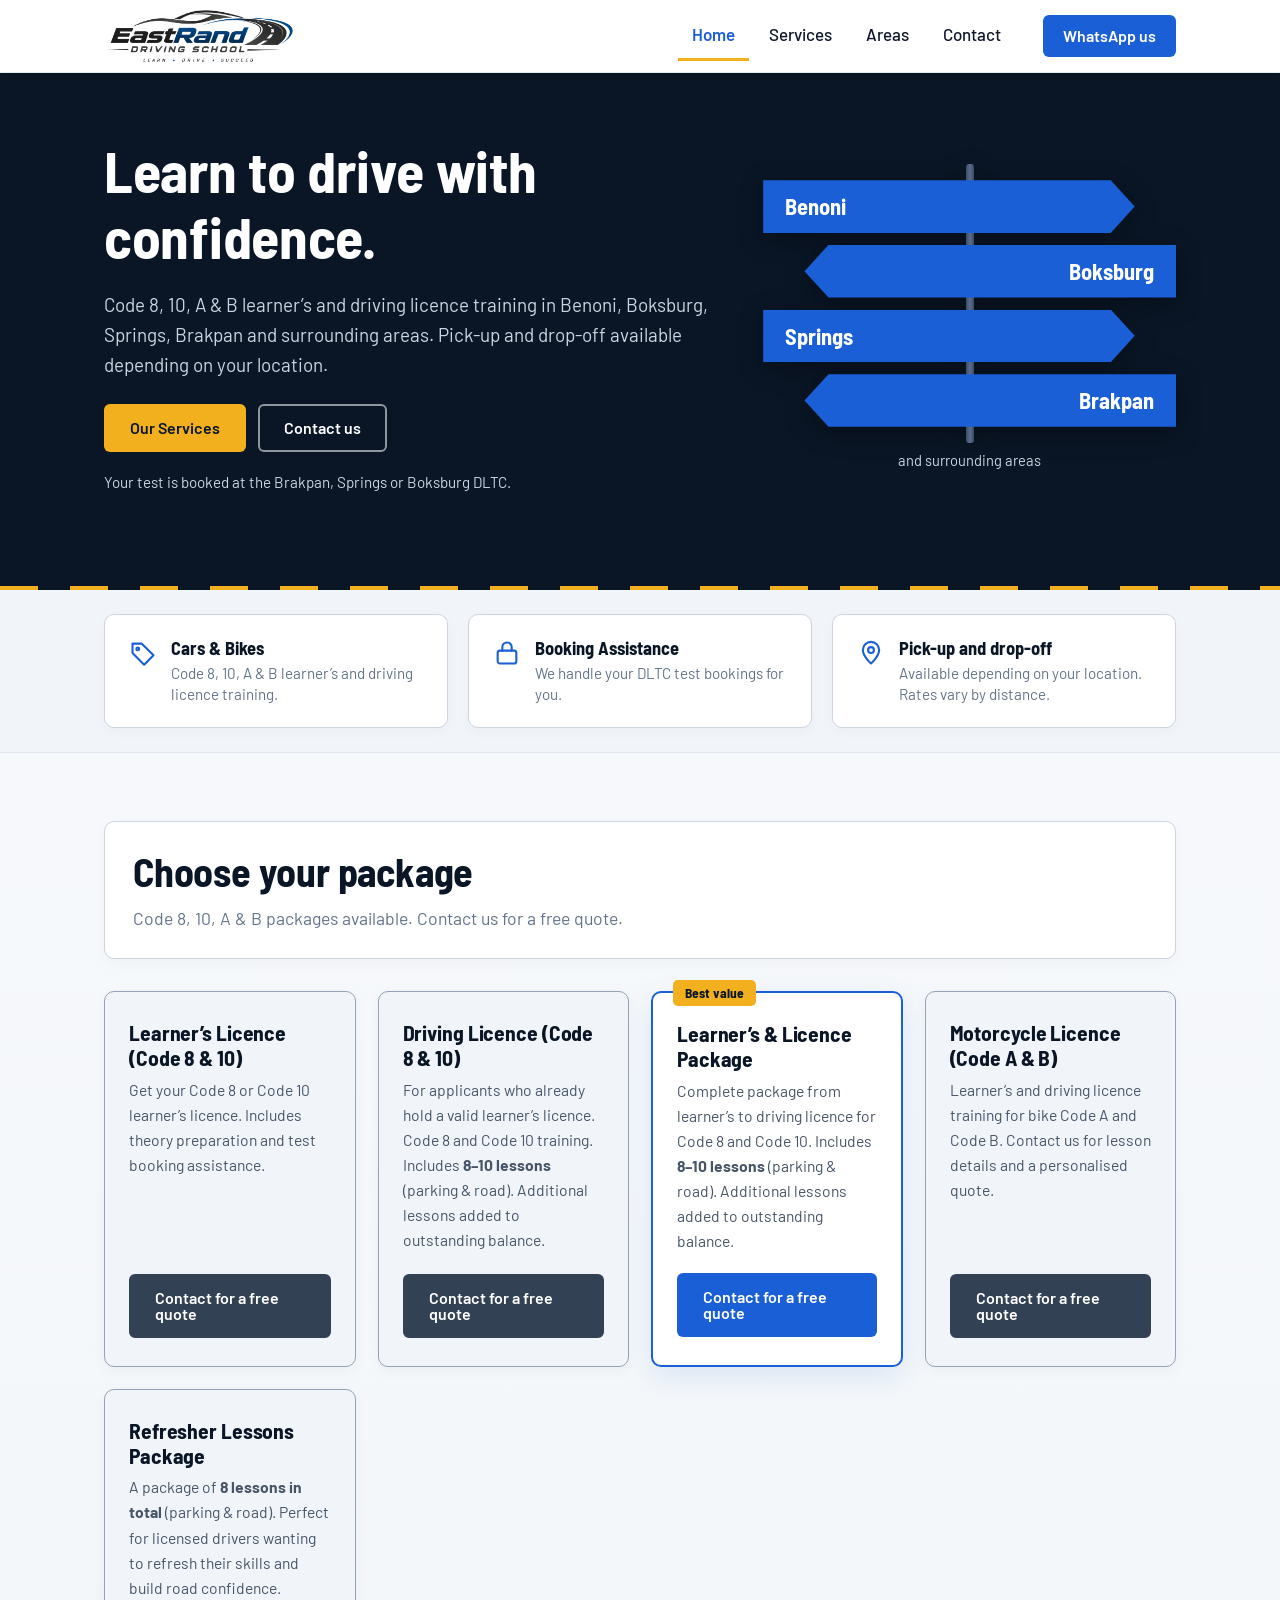
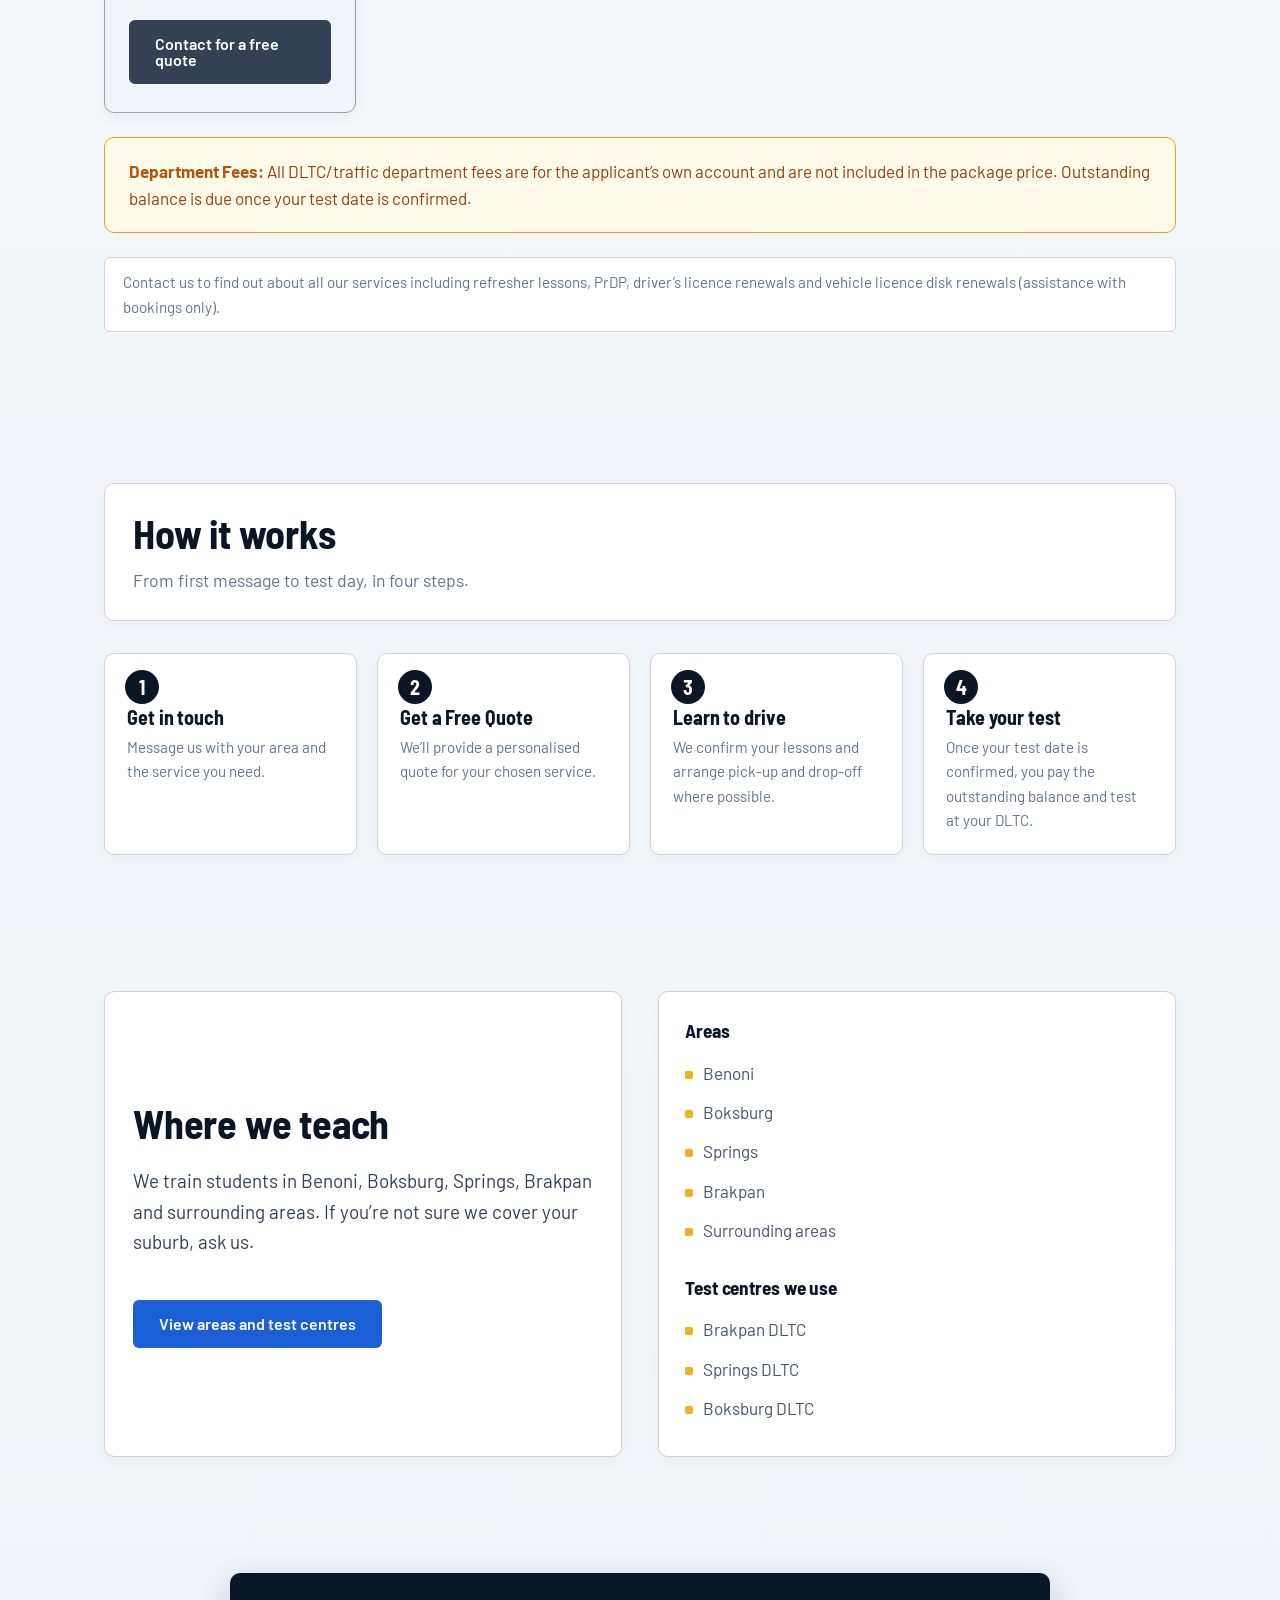
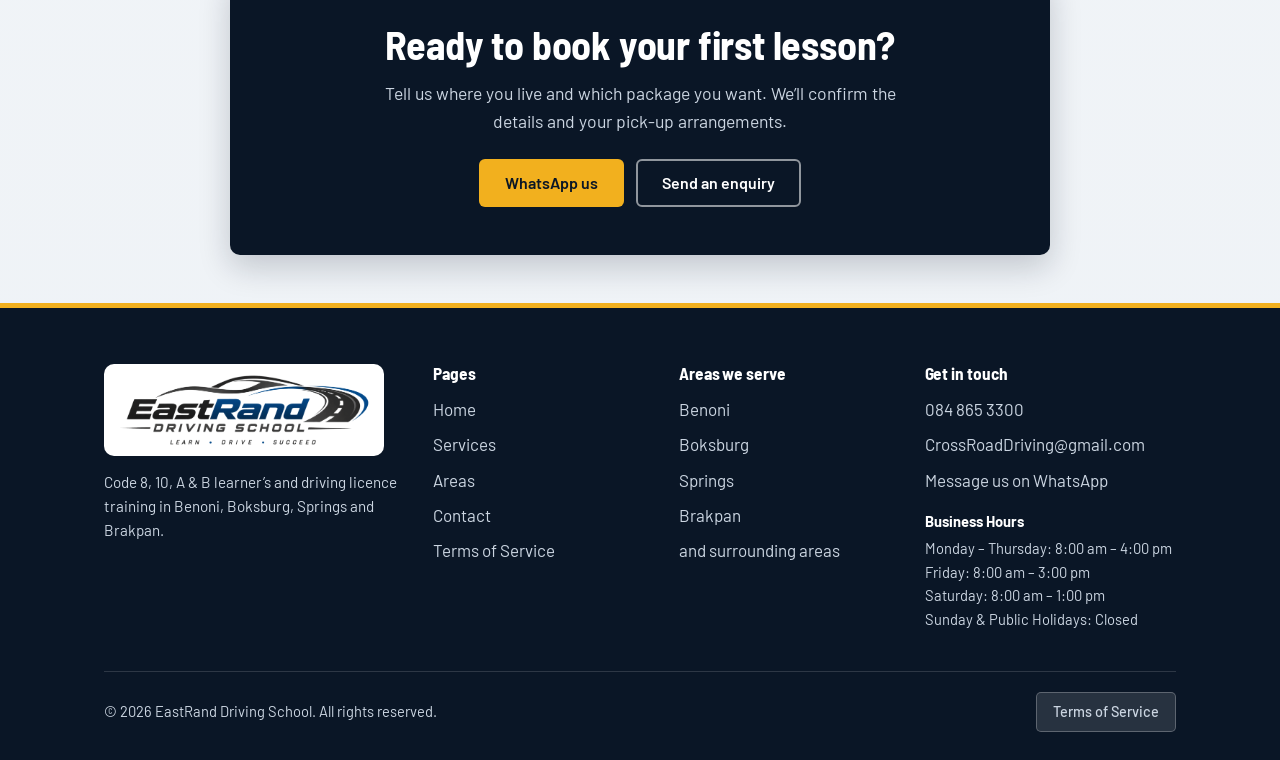
==== index.html @ 0699a500 "v 1" ====
<!DOCTYPE html>
<html lang="en-ZA">
<head>
<meta charset="utf-8">
<meta name="viewport" content="width=device-width, initial-scale=1">
<title>EastRand Driving School | Driving lessons in Benoni, Boksburg, Springs &amp; Brakpan</title>
<meta name="description" content="Code 8, 10, A &amp; B learner&rsquo;s and driving licence training in Benoni, Boksburg, Springs and Brakpan. Refresher lessons, PrDP, driver's licence and vehicle licence disk renewals (assistance with bookings only).">
<meta name="theme-color" content="#0A1626">
<meta property="og:type" content="website">
<meta property="og:title" content="EastRand Driving School | Driving lessons in Benoni, Boksburg, Springs &amp; Brakpan">
<meta property="og:description" content="Code 8, 10, A &amp; B learner&rsquo;s and driving licence training in Benoni, Boksburg, Springs and Brakpan. Refresher lessons, PrDP, driver's licence and vehicle licence disk renewals (assistance with bookings only).">
<meta property="og:image" content="assets/og-image.jpg">
<link rel="icon" href="assets/favicon.svg" type="image/svg+xml">
<link rel="apple-touch-icon" href="assets/apple-touch-icon.png">
<link rel="preconnect" href="https://fonts.googleapis.com">
<link rel="preconnect" href="https://fonts.gstatic.com" crossorigin>
<link href="https://fonts.googleapis.com/css2?family=Barlow:wght@400;500;600&amp;family=Barlow+Semi+Condensed:wght@600;700&amp;display=swap" rel="stylesheet">
<link rel="stylesheet" href="css/styles.css">
</head>
<body>

<a class="skip-link" href="#main">Skip to content</a>
<header class="site-header">
  <div class="container header-inner">
    <a class="brand" href="index.html" aria-label="EastRand Driving School, home"><img src="assets/logo-light.png" alt="EastRand Driving School" width="1400" height="397"></a>
    <button class="nav-toggle" type="button" aria-expanded="false" aria-controls="site-nav"><span class="sr-only">Menu</span><span class="bars" aria-hidden="true"></span></button>
    <nav id="site-nav" class="nav" aria-label="Main">
      <ul>
        <li><a href="index.html" aria-current="page">Home</a></li>
        <li><a href="services.html">Services</a></li>
        <li><a href="areas.html">Areas</a></li>
        <li><a href="contact.html">Contact</a></li>
      </ul>
      <a class="btn btn--blue" data-whatsapp href="contact.html">WhatsApp us</a>
    </nav>
  </div>
</header>
<main id="main">
<script type="application/ld+json">{"@context": "https://schema.org", "@type": "LocalBusiness", "name": "EastRand Driving School", "description": "Code 8, 10, A & B learner's and driving licence training in Benoni, Boksburg, Springs and Brakpan.", "areaServed": [{"@type": "City", "name": "Benoni"}, {"@type": "City", "name": "Boksburg"}, {"@type": "City", "name": "Springs"}, {"@type": "City", "name": "Brakpan"}], "address": {"@type": "PostalAddress", "addressCountry": "ZA", "addressRegion": "Gauteng"}}</script>
<section class="hero">
  <div class="container hero-grid">
    <div class="hero-card">
      <h1>Learn to drive with confidence.</h1>
      <p class="lead">Code 8, 10, A &amp; B learner&rsquo;s and driving licence training in Benoni, Boksburg, Springs, Brakpan and surrounding areas. Pick-up and drop-off available depending on your location.</p>
      <div class="btn-row">
        <a class="btn btn--yellow" href="services.html">Our Services</a>
        <a class="btn btn--outline-light" href="contact.html">Contact us</a>
      </div>
      <p class="hero-note">Your test is booked at the Brakpan, Springs or Boksburg DLTC.</p>
    </div>
    <div class="signpost-card">
      <nav class="signpost" aria-label="Areas we serve">
        <a class="sign" href="areas.html#benoni">Benoni</a>
        <a class="sign sign--left" href="areas.html#boksburg">Boksburg</a>
        <a class="sign" href="areas.html#springs">Springs</a>
        <a class="sign sign--left" href="areas.html#brakpan">Brakpan</a>
      </nav>
      <p class="signpost-caption">and surrounding areas</p>
    </div>
  </div>
</section>

<section class="strip" aria-label="Why choose us">
  <div class="container">
    <ul class="strip-grid">
      <li class="strip-item"><svg viewBox="0 0 24 24" fill="none" stroke="currentColor" stroke-width="1.8" stroke-linecap="round" stroke-linejoin="round" aria-hidden="true"><path d="M3 12V4h8l10 10-8 8L3 12z"/><circle cx="7.5" cy="8.5" r="1.2"/></svg><div><strong>Cars &amp; Bikes</strong><span>Code 8, 10, A &amp; B learner&rsquo;s and driving licence training.</span></div></li>
      <li class="strip-item"><svg viewBox="0 0 24 24" fill="none" stroke="currentColor" stroke-width="1.8" stroke-linecap="round" stroke-linejoin="round" aria-hidden="true"><rect x="4" y="10" width="16" height="11" rx="2"/><path d="M8 10V7a4 4 0 018 0v3"/></svg><div><strong>Booking Assistance</strong><span>We handle your DLTC test bookings for you.</span></div></li>
      <li class="strip-item"><svg viewBox="0 0 24 24" fill="none" stroke="currentColor" stroke-width="1.8" stroke-linecap="round" stroke-linejoin="round" aria-hidden="true"><path d="M12 21s7-6.2 7-11.5A7 7 0 005 9.5C5 14.8 12 21 12 21z"/><circle cx="12" cy="9.5" r="2.5"/></svg><div><strong>Pick-up and drop-off</strong><span>Available depending on your location. Rates vary by distance.</span></div></li>
    </ul>
  </div>
</section>

<section class="section" id="packages">
  <div class="container">
    <div class="section-head">
      <h2>Choose your package</h2>
      <p>Code 8, 10, A &amp; B packages available. Contact us for a free quote.</p>
    </div>
    <div class="plans">
      <!-- Learner's only -->
      <article class="plan">
        <h3>Learner&rsquo;s Licence (Code 8 &amp; 10)</h3>
        <p class="plan-desc">Get your Code 8 or Code 10 learner&rsquo;s licence. Includes theory preparation and test booking assistance.</p>
        <a class="btn btn--gray" href="contact.html" style="margin-top:auto">Contact for a free quote</a>
      </article>

      <!-- Licence only -->
      <article class="plan">
        <h3>Driving Licence (Code 8 &amp; 10)</h3>
        <p class="plan-desc">For applicants who already hold a valid learner&rsquo;s licence. Code 8 and Code 10 training. Includes <strong>8&ndash;10 lessons</strong> (parking &amp; road). Additional lessons added to outstanding balance.</p>
        <a class="btn btn--gray" href="contact.html" style="margin-top:auto">Contact for a free quote</a>
      </article>

      <!-- Combo package (Best value) -->
      <article class="plan plan--best">
        <span class="badge">Best value</span>
        <h3>Learner&rsquo;s &amp; Licence Package</h3>
        <p class="plan-desc">Complete package from learner&rsquo;s to driving licence for Code 8 and Code 10. Includes <strong>8&ndash;10 lessons</strong> (parking &amp; road). Additional lessons added to outstanding balance.</p>
        <a class="btn btn--blue" href="contact.html" style="margin-top:auto">Contact for a free quote</a>
      </article>

      <!-- Motorcycle -->
      <article class="plan">
        <h3>Motorcycle Licence (Code A &amp; B)</h3>
        <p class="plan-desc">Learner&rsquo;s and driving licence training for bike Code A and Code B. Contact us for lesson details and a personalised quote.</p>
        <a class="btn btn--gray" href="contact.html" style="margin-top:auto">Contact for a free quote</a>
      </article>

      <!-- Refresher lessons -->
      <article class="plan">
        <h3>Refresher Lessons Package</h3>
        <p class="plan-desc">A package of <strong>8 lessons in total</strong> (parking &amp; road). Perfect for licensed drivers wanting to refresh their skills and build road confidence.</p>
        <a class="btn btn--gray" href="contact.html" style="margin-top:auto">Contact for a free quote</a>
      </article>
    </div>

    <div class="notice-box">
      <p><strong>Department Fees:</strong> All DLTC/traffic department fees are for the applicant&rsquo;s own account and are not included in the package price. Outstanding balance is due once your test date is confirmed.</p>
    </div>
    <p class="fine">Contact us to find out about all our services including refresher lessons, PrDP, driver&rsquo;s licence renewals and vehicle licence disk renewals (assistance with bookings only).</p>
  </div>
</section>

<section class="section section--paper" id="how-it-works">
  <div class="container">
    <div class="section-head">
      <h2>How it works</h2>
      <p>From first message to test day, in four steps.</p>
    </div>
    <ol class="steps">
      <li><h3>Get in touch</h3><p>Message us with your area and the service you need.</p></li>
      <li><h3>Get a Free Quote</h3><p>We&rsquo;ll provide a personalised quote for your chosen service.</p></li>
      <li><h3>Learn to drive</h3><p>We confirm your lessons and arrange pick-up and drop-off where possible.</p></li>
      <li><h3>Take your test</h3><p>Once your test date is confirmed, you pay the outstanding balance and test at your DLTC.</p></li>
    </ol>
  </div>
</section>

<section class="section" id="areas">
  <div class="container split">
    <div class="text-block">
      <h2>Where we teach</h2>
      <p class="lead">We train students in Benoni, Boksburg, Springs, Brakpan and surrounding areas. If you&rsquo;re not sure we cover your suburb, ask us.</p>
      <div class="btn-row"><a class="btn btn--blue" href="areas.html">View areas and test centres</a></div>
    </div>
    <div class="panel">
      <h3>Areas</h3>
      <ul class="tick-list"><li>Benoni</li><li>Boksburg</li><li>Springs</li><li>Brakpan</li><li>Surrounding areas</li></ul>
      <h3>Test centres we use</h3>
      <ul class="tick-list"><li>Brakpan DLTC</li><li>Springs DLTC</li><li>Boksburg DLTC</li></ul>
    </div>
  </div>
</section>
<section class="cta-band">
  <div class="container">
    <div class="cta-card">
      <h2>Ready to book your first lesson?</h2>
      <p>Tell us where you live and which package you want. We&rsquo;ll confirm the details and your pick-up arrangements.</p>
      <div class="btn-row">
        <a class="btn btn--yellow" data-whatsapp href="contact.html">WhatsApp us</a>
        <a class="btn btn--outline-light" href="contact.html">Send an enquiry</a>
      </div>
    </div>
  </div>
</section>
</main>
<footer class="site-footer">
  <div class="container">
    <div class="footer-grid">
      <div>
        <a class="footer-logo" href="index.html" aria-label="EastRand Driving School, home"><img src="assets/logo-light.png" alt="EastRand Driving School" width="1400" height="397" loading="lazy"></a>
        <p class="footer-about">Code 8, 10, A &amp; B learner&rsquo;s and driving licence training in Benoni, Boksburg, Springs and Brakpan.</p>
      </div>
      <div>
        <h3>Pages</h3>
        <ul>
          <li><a href="index.html">Home</a></li>
          <li><a href="services.html">Services</a></li>
          <li><a href="areas.html">Areas</a></li>
          <li><a href="contact.html">Contact</a></li>
          <li><a href="tos.html">Terms of Service</a></li>
        </ul>
      </div>
      <div>
        <h3>Areas we serve</h3>
        <ul>
          <li><a href="areas.html#benoni">Benoni</a></li>
          <li><a href="areas.html#boksburg">Boksburg</a></li>
          <li><a href="areas.html#springs">Springs</a></li>
          <li><a href="areas.html#brakpan">Brakpan</a></li>
          <li>and surrounding areas</li>
        </ul>
      </div>
      <div>
        <h3>Get in touch</h3>
        <ul>
          <li><a data-phone href="contact.html"><span data-phone-text>Call us</span></a></li>
          <li><a data-email href="contact.html"><span data-email-text>Email us</span></a></li>
          <li><a data-whatsapp href="contact.html">Message us on WhatsApp</a></li>
        </ul>
        <div style="margin-top:16px;font-size:.92rem;color:var(--on-dark);">
          <strong style="color:#fff;display:block;margin-bottom:4px;">Business Hours</strong>
          Monday &ndash; Thursday: 8:00 am &ndash; 4:00 pm<br>
          Friday: 8:00 am &ndash; 3:00 pm<br>
          Saturday: 8:00 am &ndash; 1:00 pm<br>
          Sunday &amp; Public Holidays: Closed
        </div>
      </div>
    </div>
    <div class="footer-bottom">
      <span>&copy; 2026 EastRand Driving School. All rights reserved.</span>
      <a class="btn-tos" href="tos.html">Terms of Service</a>
    </div>
  </div>
</footer>
<script src="js/config.js"></script>
<script src="js/main.js"></script>
</body>
</html>
---- css/styles.css ----
/* EastRand Driving School — styles */
:root{
  --navy:#0A1626; --navy-2:#102238; --navy-3:#1B3252;
  --blue:#1A5FD6; --blue-dark:#1449A8; --sky:#6AA8FF;
  --yellow:#F2B01E; --yellow-dark:#DB9A0A;
  --bg:#F8FAFC; --bg-alt:#EEF2F6; --white:#FFFFFF; --ink:#0F172A; --muted:#64748B; --line:#CBD5E1;
  --on-dark:#CBD5E1;
  --radius:10px; --maxw:1120px;
  --font-head:"Barlow Semi Condensed","Barlow",system-ui,sans-serif;
  --font-body:"Barlow",system-ui,-apple-system,"Segoe UI",Roboto,sans-serif;
}
*,*::before,*::after{box-sizing:border-box}
html{scroll-behavior:smooth;-webkit-text-size-adjust:100%;background:var(--bg)}
body{margin:0;font-family:var(--font-body);font-size:1.0625rem;line-height:1.6;color:var(--ink);background:linear-gradient(180deg,#F8FAFC 0%,#EEF2F6 100%)}
img{max-width:100%;height:auto;display:block}
a{color:var(--blue)}
a:hover{color:var(--blue-dark)}
:focus-visible{outline:3px solid var(--sky);outline-offset:3px;border-radius:4px}
.sr-only{position:absolute;width:1px;height:1px;overflow:hidden;clip:rect(0 0 0 0);white-space:nowrap}
.skip-link{position:absolute;left:12px;top:-60px;background:var(--yellow);color:var(--navy);padding:10px 16px;font-weight:600;border-radius:6px;z-index:100;text-decoration:none}
.skip-link:focus{top:12px}
.container{width:100%;max-width:var(--maxw);margin:0 auto;padding:0 24px}

h1,h2,h3{font-family:var(--font-head);font-weight:700;line-height:1.15;margin:0 0 .5em;letter-spacing:-.005em;color:var(--navy)}
h1{font-size:clamp(2.2rem,5vw,3.6rem)}
h2{font-size:clamp(1.7rem,3.2vw,2.5rem)}
h3{font-size:1.35rem}
p{margin:0 0 1em;color:#334155}
.lead{font-size:1.18rem;max-width:60ch;color:#334155}
.muted{color:var(--muted)}

/* Buttons */
.btn{display:inline-flex;align-items:center;justify-content:center;gap:.5em;font:600 1rem/1 var(--font-body);padding:14px 24px;border-radius:6px;border:2px solid transparent;text-decoration:none;cursor:pointer;transition:background-color .15s,color .15s,border-color .15s}
.btn--yellow{background:var(--yellow);color:var(--navy)}
.btn--yellow:hover{background:var(--yellow-dark);color:var(--navy)}
.btn--blue{background:var(--blue);color:#fff}
.btn--blue:hover{background:var(--blue-dark);color:#fff}
.btn--gray{background:#334155;color:#FFFFFF;border-color:#334155}
.btn--gray:hover{background:#1E293B;border-color:#1E293B;color:#FFFFFF}
.btn--outline-light{border-color:rgba(255,255,255,.55);color:#fff}
.btn--outline-light:hover{background:rgba(255,255,255,.12);color:#fff;border-color:#fff}
.btn--outline-dark{border-color:#CBD5E1;color:var(--ink);background:#FFFFFF}
.btn--outline-dark:hover{border-color:var(--blue);color:var(--blue)}
.btn-row{display:flex;flex-wrap:wrap;gap:12px;margin-top:24px}
.btn-tos{display:inline-flex;align-items:center;justify-content:center;padding:7px 16px;background:rgba(255,255,255,0.12);border:1px solid rgba(255,255,255,0.25);border-radius:5px;color:#FFFFFF;font-size:.9rem;font-weight:500;text-decoration:none;transition:background .15s,border-color .15s}
.btn-tos:hover{background:rgba(255,255,255,0.22);border-color:#FFFFFF;color:#FFFFFF;text-decoration:none}

/* Header */
.site-header{position:sticky;top:0;z-index:50;background:#FFFFFF;border-bottom:1px solid #E2E8F0;box-shadow:0 2px 8px rgba(0,0,0,0.03)}
.header-inner{display:flex;align-items:center;justify-content:space-between;gap:20px;min-height:72px}
.brand img{height:54px;width:auto}
.nav{display:flex;align-items:center;gap:28px}
.nav ul{display:flex;gap:6px;list-style:none;margin:0;padding:0}
.nav ul a{display:block;padding:10px 14px;color:var(--ink);text-decoration:none;font-weight:500;border-bottom:3px solid transparent}
.nav ul a:hover{color:var(--blue)}
.nav ul a[aria-current="page"]{color:var(--blue);border-bottom-color:var(--yellow);font-weight:600}
.nav .btn{padding:11px 18px}
.nav-toggle{display:none;background:none;border:1px solid #CBD5E1;border-radius:6px;width:44px;height:44px;cursor:pointer;padding:0;align-items:center;justify-content:center}
.nav-toggle .bars,.nav-toggle .bars::before,.nav-toggle .bars::after{display:block;width:20px;height:2px;background:var(--ink);content:"";position:relative}
.nav-toggle .bars::before{position:absolute;top:-6px}
.nav-toggle .bars::after{position:absolute;top:6px}

/* Hero */
.hero{position:relative;background:var(--navy);color:#fff;padding:64px 0 80px}
.hero::after,.page-hero::after{content:"";position:absolute;left:0;right:0;bottom:0;height:4px;background:repeating-linear-gradient(90deg,var(--yellow) 0 38px,transparent 38px 70px)}
.hero-grid{display:grid;grid-template-columns:1.2fr .8fr;gap:40px;align-items:center}
.hero h1,.hero-card h1,.page-hero h1,.page-hero-card h1,.cta-card h2{color:#fff}
.hero-card h1{margin-bottom:.35em}
.hero .lead,.hero-card .lead,.page-hero p,.page-hero-card p{color:var(--on-dark)}
.hero-note{margin-top:18px;color:var(--on-dark);font-size:.95rem}

/* Signpost */
.signpost-card{display:flex;flex-direction:column;align-items:center}
.signpost{position:relative;display:flex;flex-direction:column;gap:12px;padding:6px 0;width:100%;filter:drop-shadow(0 6px 12px rgba(0,0,0,.35))}
.signpost::before{content:"";position:absolute;left:50%;top:-10px;bottom:-10px;width:8px;transform:translateX(-50%);background:linear-gradient(90deg,#3A4B66,#5A6D8C,#3A4B66);border-radius:3px}
.sign{position:relative;display:block;width:90%;padding:14px 44px 14px 22px;background:var(--blue);color:#fff;font:700 1.4rem/1.1 var(--font-head);text-decoration:none;clip-path:polygon(0 0,calc(100% - 24px) 0,100% 50%,calc(100% - 24px) 100%,0 100%);transition:transform .2s ease,box-shadow .2s ease,background-color .15s}
.sign small{display:block;font:500 .82rem/1.3 var(--font-body);color:#D3E3FF;margin-top:2px}
.sign:hover{transform:translateY(-3px) scale(1.02);box-shadow:0 8px 20px rgba(26,95,214,.35);background:#2A72EE;color:#fff}
.sign:active,.sign.clicked{transform:scale(0.96);box-shadow:none}
.sign--left{margin-left:auto;padding:14px 22px 14px 44px;text-align:right;clip-path:polygon(24px 0,100% 0,100% 100%,24px 100%,0 50%)}
.signpost-caption{margin:16px 0 0;text-align:center;color:var(--on-dark);font-size:.92rem}

/* Page hero (inner pages) */
.page-hero{position:relative;background:var(--navy);color:#fff;padding:52px 0 64px}
.page-hero h1{color:#fff;margin-bottom:.25em}
.page-hero p{color:var(--on-dark);max-width:62ch;font-size:1.15rem;margin:0}

/* Strip */
.strip{background:#F1F5F9;border-bottom:1px solid #E2E8F0;padding:24px 0}
.strip-grid{display:grid;grid-template-columns:repeat(3,1fr);gap:20px;padding:0;margin:0;list-style:none}
.strip-item{display:flex;gap:14px;align-items:flex-start;background:#FFFFFF;border:1px solid #CBD5E1;border-radius:var(--radius);padding:22px 24px;box-shadow:0 4px 12px rgba(0,0,0,0.03)}
.strip-item svg{flex:none;width:28px;height:28px;color:var(--blue);margin-top:2px}
.strip-item strong{display:block;font-family:var(--font-head);font-size:1.15rem;line-height:1.2;color:var(--navy)}
.strip-item span{display:block;color:var(--muted);font-size:.95rem;line-height:1.4;margin-top:4px}

/* Sections */
.section{padding:68px 0}
.section--paper{background:#F1F5F9}
.section-head{background:#FFFFFF;border:1px solid #CBD5E1;border-radius:var(--radius);padding:26px 28px;margin-bottom:32px;box-shadow:0 4px 14px rgba(0,0,0,0.03)}
.section-head h2{margin-bottom:.25em}
.section-head p{color:var(--muted);font-size:1.1rem;margin:0}

/* Plans (home) */
.plans{display:grid;grid-template-columns:repeat(auto-fill,minmax(250px,1fr));gap:22px;align-items:stretch}
.plan{position:relative;display:flex;flex-direction:column;background:#F1F5F9;border:1px solid #94A3B8;border-radius:var(--radius);padding:28px 24px;box-shadow:0 4px 14px rgba(0,0,0,0.04)}
.plan--best{background:#FFFFFF;border:2px solid var(--blue);box-shadow:0 10px 30px rgba(26,95,214,.12)}
.badge{position:absolute;top:-13px;left:20px;background:var(--yellow);color:var(--navy);font:700 .85rem/1 var(--font-head);padding:6px 12px;border-radius:5px}
.plan h3{margin-bottom:.3em;color:var(--navy)}
.plan-desc{color:#475569;margin-bottom:20px;font-size:.98rem}
.plan .btn{margin-top:auto}
.fine{color:var(--muted);font-size:.95rem;margin-top:24px;display:inline-block;background:#FFFFFF;border:1px solid #CBD5E1;border-radius:6px;padding:12px 18px}

/* Notice box */
.notice-box{background:#FFFBEB;border:1px solid #F59E0B;border-radius:var(--radius);padding:20px 24px;margin-top:24px;color:#92400E}
.notice-box p{margin:0 0 .5em;color:#92400E}
.notice-box p:last-child{margin:0}
.notice-box strong{color:#B45309}

/* Steps */
.steps{list-style:none;margin:0;padding:0;display:grid;grid-template-columns:repeat(4,1fr);gap:20px;counter-reset:step}
.steps li{counter-increment:step;position:relative;padding:52px 22px 22px;background:#FFFFFF;border:1px solid #CBD5E1;border-radius:var(--radius);box-shadow:0 4px 12px rgba(0,0,0,0.03)}
.steps li::before{content:counter(step);position:absolute;top:16px;left:20px;width:34px;height:34px;border-radius:50%;background:var(--navy);color:#fff;font:700 1.25rem/34px var(--font-head);text-align:center}
.steps h3{font-size:1.25rem;margin-bottom:.3em;color:var(--navy)}
.steps p{color:var(--muted);margin:0;font-size:.95rem}

/* Areas split */
.split{display:grid;grid-template-columns:1fr 1fr;gap:36px;align-items:stretch}
.text-block{background:#FFFFFF;border:1px solid #CBD5E1;border-radius:var(--radius);padding:32px 28px;box-shadow:0 4px 12px rgba(0,0,0,0.03);display:flex;flex-direction:column;justify-content:center}
.panel{background:#FFFFFF;border:1px solid #CBD5E1;border-radius:var(--radius);padding:28px 26px;box-shadow:0 4px 12px rgba(0,0,0,0.03)}
.panel h3{font-size:1.2rem;margin-bottom:.6em;color:var(--navy)}
.panel h3:not(:first-child){margin-top:1.4em}
.tick-list{list-style:none;margin:0;padding:0}
.tick-list li{display:flex;gap:10px;padding:6px 0;align-items:baseline;color:#475569}
.tick-list li::before{content:"";flex:none;width:8px;height:8px;background:var(--yellow);border-radius:2px;transform:translateY(-1px)}

/* CTA band */
.cta-band{padding:48px 0}
.cta-card{background:var(--navy);color:#fff;border-radius:var(--radius);padding:48px 32px;text-align:center;max-width:820px;margin:0 auto;box-shadow:0 12px 32px rgba(10,22,38,0.2)}
.cta-card h2{color:#fff;margin-bottom:.3em}
.cta-card p{color:var(--on-dark);margin:0 auto;max-width:52ch;font-size:1.1rem}
.cta-card .btn-row{justify-content:center}

/* Plan rows (services) */
.plan-rows{display:grid;gap:18px}
.plan-row{position:relative;display:grid;grid-template-columns:1.4fr 1fr;gap:20px;align-items:center;background:#F1F5F9;border:1px solid #94A3B8;border-radius:var(--radius);padding:26px 28px;box-shadow:0 4px 14px rgba(0,0,0,0.03)}
.plan-row--best{background:#FFFFFF;border:2px solid var(--blue);box-shadow:0 10px 30px rgba(26,95,214,.12)}
.plan-row h3{margin-bottom:.2em;color:var(--navy)}
.plan-row p{margin:0;color:#475569;font-size:1rem}

/* Additional service cards */
.service-grid{display:grid;grid-template-columns:repeat(auto-fill,minmax(270px,1fr));gap:22px}
.service-card{background:#FFFFFF;border:1px solid #CBD5E1;border-radius:var(--radius);padding:28px 24px;display:flex;flex-direction:column;gap:14px;box-shadow:0 4px 12px rgba(0,0,0,0.03)}
.service-card h3{margin:0;font-size:1.3rem;color:var(--navy)}
.service-card p{margin:0;color:var(--muted);font-size:1rem;flex:1}
.service-card .btn{align-self:flex-start;margin-top:auto}
.service-card .tag{display:inline-block;background:#EEF2F6;border:1px solid #E2E8F0;border-radius:4px;padding:3px 10px;font-size:.82rem;font-weight:600;color:#475569;margin-bottom:4px}

/* Business hours */
.hours-grid{display:grid;grid-template-columns:repeat(auto-fill,minmax(210px,1fr));gap:16px}
.hours-card{background:#FFFFFF;border:1px solid #CBD5E1;border-radius:var(--radius);padding:20px 22px;box-shadow:0 4px 12px rgba(0,0,0,0.03)}
.hours-card strong{display:block;font-family:var(--font-head);font-size:1.15rem;margin-bottom:4px;color:var(--navy)}
.hours-card span{color:var(--muted);font-size:1rem}

/* Pay list */
.pay-list{list-style:none;margin:0;padding:0;display:grid;gap:14px;max-width:760px}
.pay-list li{display:grid;grid-template-columns:140px 1fr;gap:18px;padding:18px 22px;background:#FFFFFF;border:1px solid #CBD5E1;border-radius:var(--radius);box-shadow:0 4px 12px rgba(0,0,0,0.03)}
.pay-list strong{font-family:var(--font-head);font-size:1.2rem;color:var(--blue)}
.pay-list span{color:#475569}

/* FAQ */
.faq{max-width:800px;display:grid;gap:12px}
.faq details{background:#FFFFFF;border:1px solid #CBD5E1;border-radius:var(--radius);padding:14px 22px;box-shadow:0 2px 8px rgba(0,0,0,0.02)}
.faq summary{cursor:pointer;list-style:none;padding:8px 36px 8px 0;font:600 1.2rem/1.3 var(--font-head);position:relative;color:var(--navy)}
.faq summary::-webkit-details-marker{display:none}
.faq summary::after{content:"+";position:absolute;right:0;top:50%;transform:translateY(-50%);font:400 1.7rem/1 var(--font-body);color:var(--blue)}
.faq details[open] summary::after{content:"\2013"}
.faq details p{color:#475569;padding:10px 0 6px;margin:0;max-width:64ch}

/* Areas page */
.town-grid{display:grid;grid-template-columns:repeat(2,1fr);gap:20px}
.town{background:#FFFFFF;border:1px solid #CBD5E1;border-left:6px solid var(--blue);border-radius:var(--radius);padding:24px 26px;scroll-margin-top:100px;box-shadow:0 4px 12px rgba(0,0,0,0.03)}
.town h3{margin-bottom:.25em;color:var(--navy)}
.town p{margin:0;color:var(--muted)}
.dltc-grid{display:grid;grid-template-columns:repeat(3,1fr);gap:20px}
.dltc{background:#FFFFFF;border:1px solid #CBD5E1;border-radius:var(--radius);padding:24px 26px;box-shadow:0 4px 12px rgba(0,0,0,0.03)}
.dltc h3{margin-bottom:.4em;color:var(--navy)}
.dltc a{font-weight:600}

/* Contact */
.contact-layout{display:grid;grid-template-columns:.85fr 1.15fr;gap:36px;align-items:start}
.info-list{list-style:none;margin:0 0 28px;padding:0;display:grid;gap:14px}
.info-list li{display:flex;gap:14px;align-items:flex-start;background:#FFFFFF;border:1px solid #CBD5E1;border-radius:var(--radius);padding:18px 20px;box-shadow:0 4px 12px rgba(0,0,0,0.03)}
.info-list svg{flex:none;width:26px;height:26px;color:var(--blue);margin-top:2px}
.info-list small{display:block;color:var(--muted);font-size:.9rem}
.info-list a,.info-list strong{font-weight:600;font-size:1.05rem;color:var(--navy)}
.form{background:#FFFFFF;border:1px solid #CBD5E1;border-radius:var(--radius);padding:32px 28px;box-shadow:0 8px 24px rgba(0,0,0,0.04)}
.form h2{font-size:1.6rem;color:var(--navy);margin-bottom:.6em}
.field{margin-bottom:16px}
.field label{display:block;font-weight:600;margin-bottom:6px;color:var(--navy);font-size:.95rem}
.field input,.field select,.field textarea{width:100%;font:inherit;padding:12px 14px;border:1px solid #CBD5E1;border-radius:6px;background:#FFFFFF;color:var(--ink)}
.field textarea{min-height:110px;resize:vertical}
.field input:focus,.field select:focus,.field textarea:focus{outline:3px solid rgba(26,95,214,.2);border-color:var(--blue)}
.field-row{display:grid;grid-template-columns:1fr 1fr;gap:16px}
.form-status{min-height:1.5em;margin:14px 0 0;font-weight:500}
.form-hint{color:var(--muted);font-size:.92rem;margin-top:12px}

/* Terms of Service page */
.tos-content{max-width:760px;background:#FFFFFF;border:1px solid #CBD5E1;border-radius:var(--radius);padding:36px;box-shadow:0 8px 24px rgba(0,0,0,0.04)}
.tos-content h2{font-size:1.6rem;margin-top:2em;margin-bottom:.4em;border-bottom:1px solid #E2E8F0;padding-bottom:.3em;color:var(--navy)}
.tos-content h2:first-child{margin-top:0}
.tos-content p{color:#475569}
.tos-placeholder{display:inline-block;background:#FFFBEB;border:1px solid #F59E0B;border-radius:4px;padding:2px 10px;font-size:.93rem;color:#B45309;font-style:italic}

/* Footer */
.site-footer{background:var(--navy);color:var(--on-dark);padding:56px 0 28px;border-top:5px solid var(--yellow)}
.footer-grid{display:grid;grid-template-columns:1.4fr 1fr 1fr 1.2fr;gap:36px}
.footer-logo img{width:min(280px,100%);background:#fff;border-radius:10px;padding:10px 14px}
.footer-about{margin:14px 0 0;font-size:.95rem;max-width:34ch;color:var(--on-dark)}
.site-footer h3{font-size:1.08rem;color:#fff;margin-bottom:.7em}
.site-footer ul{list-style:none;margin:0;padding:0}
.site-footer li{margin-bottom:8px}
.site-footer a{color:var(--on-dark);text-decoration:none}
.site-footer a:hover{color:#fff;text-decoration:underline}
.footer-bottom{margin-top:40px;padding-top:20px;border-top:1px solid rgba(255,255,255,0.14);font-size:.92rem;display:flex;flex-wrap:wrap;gap:12px 24px;justify-content:space-between;align-items:center}


/* Responsive Mobile Refinements */
@media (max-width:960px){
  .hero-grid{grid-template-columns:1fr;gap:28px}
  .signpost{max-width:440px;margin:0 auto}
  .strip-grid{grid-template-columns:1fr}
  .plans{grid-template-columns:1fr;max-width:540px;margin:0 auto}
  .steps{grid-template-columns:repeat(2,1fr);gap:16px}
  .split,.contact-layout{grid-template-columns:1fr;gap:24px}
  .plan-row{grid-template-columns:1fr}
  .dltc-grid{grid-template-columns:1fr}
  .footer-grid{grid-template-columns:1fr 1fr}
}
@media (max-width:820px){
  .nav-toggle{display:inline-flex}
  .nav{position:absolute;left:0;right:0;top:100%;background:#FFFFFF;border-bottom:1px solid #CBD5E1;flex-direction:column;align-items:stretch;gap:0;padding:8px 20px 20px;display:none;box-shadow:0 8px 24px rgba(0,0,0,0.08)}
  .nav.is-open{display:flex}
  .nav ul{flex-direction:column;gap:0}
  .nav ul a{padding:14px 4px;border-bottom:1px solid #E2E8F0;color:var(--ink)}
  .nav ul a[aria-current="page"]{border-bottom-color:var(--yellow);color:var(--blue)}
  .nav .btn{margin-top:16px}
}
@media (max-width:620px){
  body{font-size:.98rem}
  .container{padding:0 16px}
  .hero{padding:36px 0 44px}
  .hero h1{font-size:2.1rem;line-height:1.15;margin-bottom:.35em}
  .hero .lead{font-size:1.05rem}
  .sign{width:100%;font-size:1.2rem;padding:12px 18px;clip-path:none;border-radius:6px;text-align:center}
  .sign--left{text-align:center}
  .signpost::before{display:none}
  .section{padding:44px 0}
  .section-head{padding:20px 18px;margin-bottom:20px}
  .strip{padding:16px 0}
  .strip-item{padding:16px 18px}
  .plan{padding:22px 18px}
  .steps{grid-template-columns:1fr;gap:14px}
  .steps li{padding:48px 18px 18px}
  .town-grid,.field-row{grid-template-columns:1fr}
  .plan-row{padding:20px 18px}
  .pay-list li{grid-template-columns:1fr;gap:6px;padding:16px 18px}
  .form{padding:22px 18px}
  .footer-grid{grid-template-columns:1fr;gap:28px}
  .brand img{height:46px}
  .btn-row .btn{flex:1 1 100%}
  .service-card .btn{align-self:stretch;text-align:center;justify-content:center}
  .plans{max-width:100%}
  .cta-band{padding:32px 0}
  .cta-card{padding:28px 18px}
  .text-block{padding:22px 18px}
  .tos-content{padding:22px 18px}
}
@media (prefers-reduced-motion:reduce){
  html{scroll-behavior:auto}
  .sign{animation:none}
  *{transition:none!important}
}
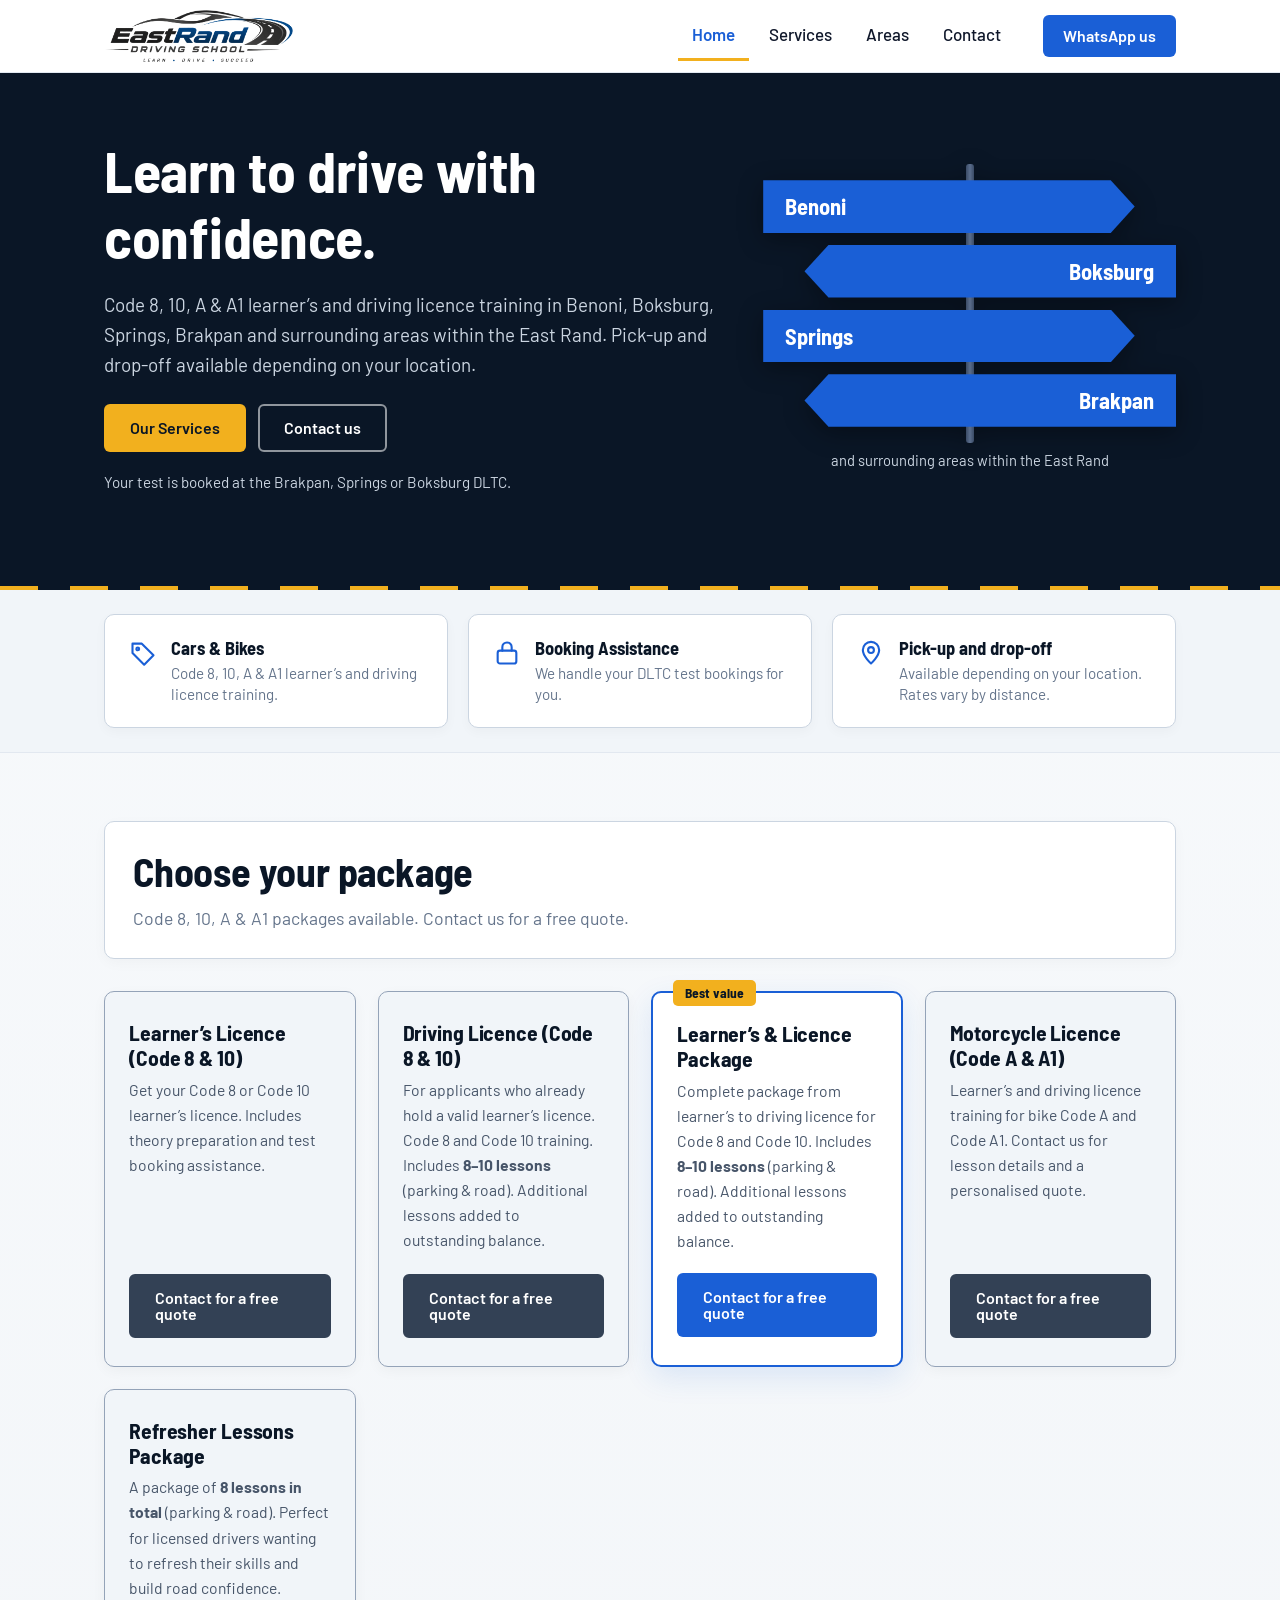
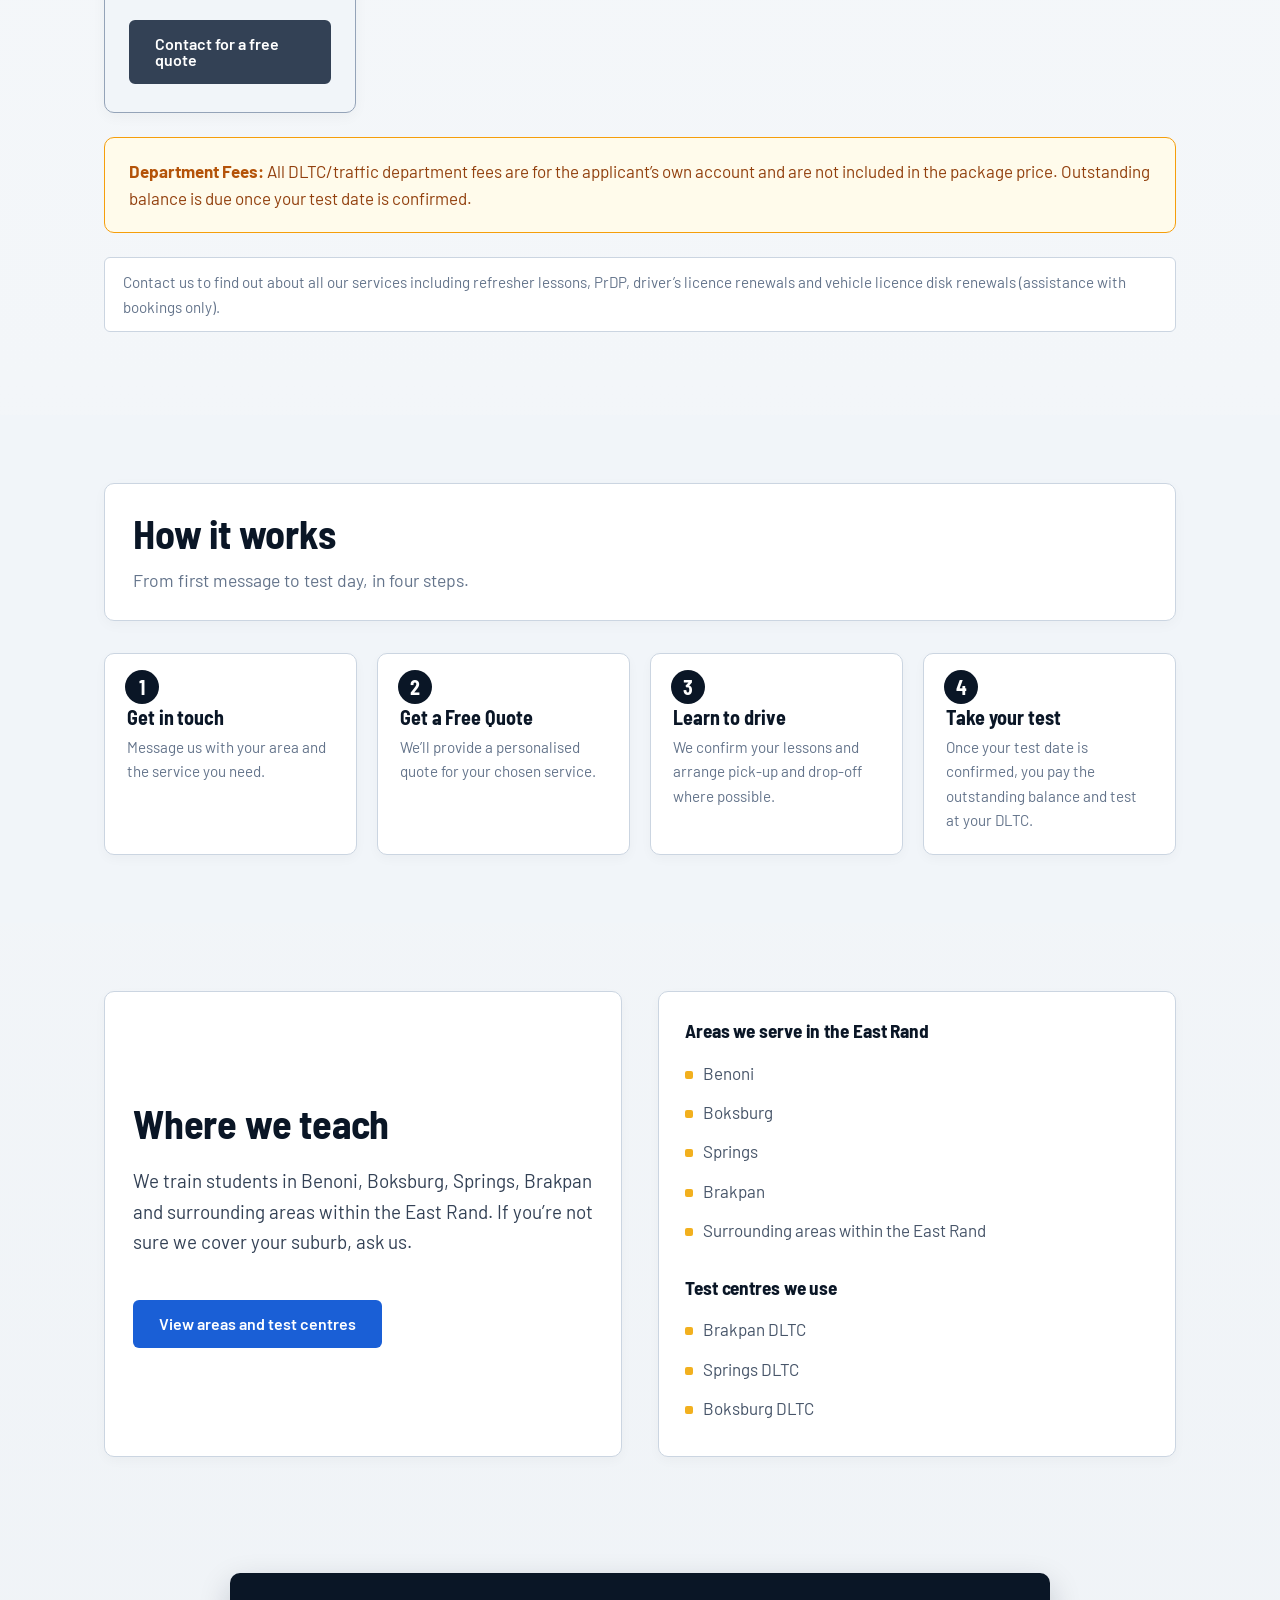
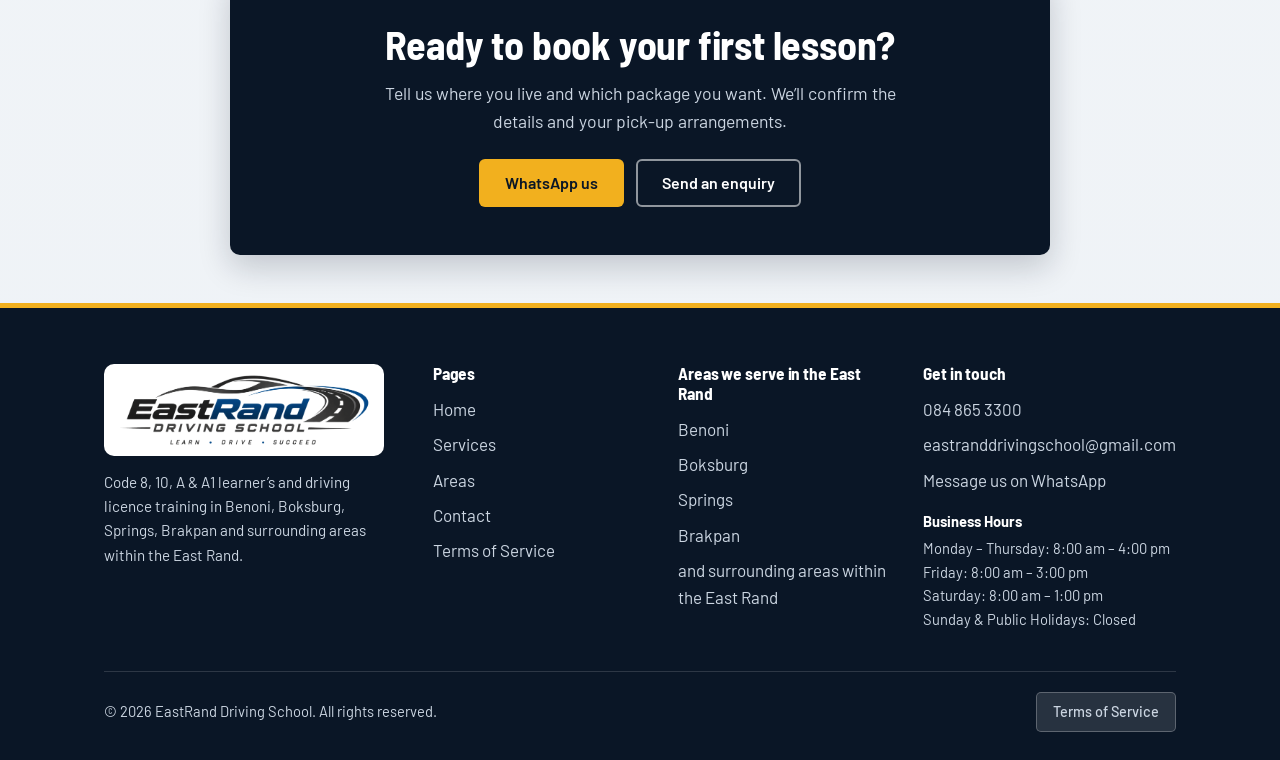
==== commit 8b1949b2: "v2" ====
--- a/index.html
+++ b/index.html
@@ -4,11 +4,11 @@
 <meta charset="utf-8">
 <meta name="viewport" content="width=device-width, initial-scale=1">
 <title>EastRand Driving School | Driving lessons in Benoni, Boksburg, Springs &amp; Brakpan</title>
-<meta name="description" content="Code 8, 10, A &amp; B learner&rsquo;s and driving licence training in Benoni, Boksburg, Springs and Brakpan. Refresher lessons, PrDP, driver's licence and vehicle licence disk renewals (assistance with bookings only).">
+<meta name="description" content="Code 8, 10, A &amp; A1 learner&rsquo;s and driving licence training in Benoni, Boksburg, Springs, Brakpan and surrounding areas within the East Rand. Refresher lessons, PrDP, driver's licence and vehicle licence disk renewals (assistance with bookings only).">
 <meta name="theme-color" content="#0A1626">
 <meta property="og:type" content="website">
 <meta property="og:title" content="EastRand Driving School | Driving lessons in Benoni, Boksburg, Springs &amp; Brakpan">
-<meta property="og:description" content="Code 8, 10, A &amp; B learner&rsquo;s and driving licence training in Benoni, Boksburg, Springs and Brakpan. Refresher lessons, PrDP, driver's licence and vehicle licence disk renewals (assistance with bookings only).">
+<meta property="og:description" content="Code 8, 10, A &amp; A1 learner&rsquo;s and driving licence training in Benoni, Boksburg, Springs, Brakpan and surrounding areas within the East Rand. Refresher lessons, PrDP, driver's licence and vehicle licence disk renewals (assistance with bookings only).">
 <meta property="og:image" content="assets/og-image.jpg">
 <link rel="icon" href="assets/favicon.svg" type="image/svg+xml">
 <link rel="apple-touch-icon" href="assets/apple-touch-icon.png">
@@ -36,12 +36,12 @@
   </div>
 </header>
 <main id="main">
-<script type="application/ld+json">{"@context": "https://schema.org", "@type": "LocalBusiness", "name": "EastRand Driving School", "description": "Code 8, 10, A & B learner's and driving licence training in Benoni, Boksburg, Springs and Brakpan.", "areaServed": [{"@type": "City", "name": "Benoni"}, {"@type": "City", "name": "Boksburg"}, {"@type": "City", "name": "Springs"}, {"@type": "City", "name": "Brakpan"}], "address": {"@type": "PostalAddress", "addressCountry": "ZA", "addressRegion": "Gauteng"}}</script>
+<script type="application/ld+json">{"@context": "https://schema.org", "@type": "LocalBusiness", "name": "EastRand Driving School", "description": "Code 8, 10, A & A1 learner's and driving licence training in Benoni, Boksburg, Springs and Brakpan.", "areaServed": [{"@type": "City", "name": "Benoni"}, {"@type": "City", "name": "Boksburg"}, {"@type": "City", "name": "Springs"}, {"@type": "City", "name": "Brakpan"}], "address": {"@type": "PostalAddress", "addressCountry": "ZA", "addressRegion": "Gauteng"}}</script>
 <section class="hero">
   <div class="container hero-grid">
     <div class="hero-card">
       <h1>Learn to drive with confidence.</h1>
-      <p class="lead">Code 8, 10, A &amp; B learner&rsquo;s and driving licence training in Benoni, Boksburg, Springs, Brakpan and surrounding areas. Pick-up and drop-off available depending on your location.</p>
+      <p class="lead">Code 8, 10, A &amp; A1 learner&rsquo;s and driving licence training in Benoni, Boksburg, Springs, Brakpan and surrounding areas within the East Rand. Pick-up and drop-off available depending on your location.</p>
       <div class="btn-row">
         <a class="btn btn--yellow" href="services.html">Our Services</a>
         <a class="btn btn--outline-light" href="contact.html">Contact us</a>
@@ -55,7 +55,7 @@
         <a class="sign" href="areas.html#springs">Springs</a>
         <a class="sign sign--left" href="areas.html#brakpan">Brakpan</a>
       </nav>
-      <p class="signpost-caption">and surrounding areas</p>
+      <p class="signpost-caption">and surrounding areas within the East Rand</p>
     </div>
   </div>
 </section>
@@ -63,7 +63,7 @@
 <section class="strip" aria-label="Why choose us">
   <div class="container">
     <ul class="strip-grid">
-      <li class="strip-item"><svg viewBox="0 0 24 24" fill="none" stroke="currentColor" stroke-width="1.8" stroke-linecap="round" stroke-linejoin="round" aria-hidden="true"><path d="M3 12V4h8l10 10-8 8L3 12z"/><circle cx="7.5" cy="8.5" r="1.2"/></svg><div><strong>Cars &amp; Bikes</strong><span>Code 8, 10, A &amp; B learner&rsquo;s and driving licence training.</span></div></li>
+      <li class="strip-item"><svg viewBox="0 0 24 24" fill="none" stroke="currentColor" stroke-width="1.8" stroke-linecap="round" stroke-linejoin="round" aria-hidden="true"><path d="M3 12V4h8l10 10-8 8L3 12z"/><circle cx="7.5" cy="8.5" r="1.2"/></svg><div><strong>Cars &amp; Bikes</strong><span>Code 8, 10, A &amp; A1 learner&rsquo;s and driving licence training.</span></div></li>
       <li class="strip-item"><svg viewBox="0 0 24 24" fill="none" stroke="currentColor" stroke-width="1.8" stroke-linecap="round" stroke-linejoin="round" aria-hidden="true"><rect x="4" y="10" width="16" height="11" rx="2"/><path d="M8 10V7a4 4 0 018 0v3"/></svg><div><strong>Booking Assistance</strong><span>We handle your DLTC test bookings for you.</span></div></li>
       <li class="strip-item"><svg viewBox="0 0 24 24" fill="none" stroke="currentColor" stroke-width="1.8" stroke-linecap="round" stroke-linejoin="round" aria-hidden="true"><path d="M12 21s7-6.2 7-11.5A7 7 0 005 9.5C5 14.8 12 21 12 21z"/><circle cx="12" cy="9.5" r="2.5"/></svg><div><strong>Pick-up and drop-off</strong><span>Available depending on your location. Rates vary by distance.</span></div></li>
     </ul>
@@ -74,7 +74,7 @@
   <div class="container">
     <div class="section-head">
       <h2>Choose your package</h2>
-      <p>Code 8, 10, A &amp; B packages available. Contact us for a free quote.</p>
+      <p>Code 8, 10, A &amp; A1 packages available. Contact us for a free quote.</p>
     </div>
     <div class="plans">
       <!-- Learner's only -->
@@ -101,8 +101,8 @@
 
       <!-- Motorcycle -->
       <article class="plan">
-        <h3>Motorcycle Licence (Code A &amp; B)</h3>
-        <p class="plan-desc">Learner&rsquo;s and driving licence training for bike Code A and Code B. Contact us for lesson details and a personalised quote.</p>
+        <h3>Motorcycle Licence (Code A &amp; A1)</h3>
+        <p class="plan-desc">Learner&rsquo;s and driving licence training for bike Code A and Code A1. Contact us for lesson details and a personalised quote.</p>
         <a class="btn btn--gray" href="contact.html" style="margin-top:auto">Contact for a free quote</a>
       </article>
 
@@ -140,12 +140,12 @@
   <div class="container split">
     <div class="text-block">
       <h2>Where we teach</h2>
-      <p class="lead">We train students in Benoni, Boksburg, Springs, Brakpan and surrounding areas. If you&rsquo;re not sure we cover your suburb, ask us.</p>
+      <p class="lead">We train students in Benoni, Boksburg, Springs, Brakpan and surrounding areas within the East Rand. If you&rsquo;re not sure we cover your suburb, ask us.</p>
       <div class="btn-row"><a class="btn btn--blue" href="areas.html">View areas and test centres</a></div>
     </div>
     <div class="panel">
-      <h3>Areas</h3>
-      <ul class="tick-list"><li>Benoni</li><li>Boksburg</li><li>Springs</li><li>Brakpan</li><li>Surrounding areas</li></ul>
+      <h3>Areas we serve in the East Rand</h3>
+      <ul class="tick-list"><li>Benoni</li><li>Boksburg</li><li>Springs</li><li>Brakpan</li><li>Surrounding areas within the East Rand</li></ul>
       <h3>Test centres we use</h3>
       <ul class="tick-list"><li>Brakpan DLTC</li><li>Springs DLTC</li><li>Boksburg DLTC</li></ul>
     </div>
@@ -169,7 +169,7 @@
     <div class="footer-grid">
       <div>
         <a class="footer-logo" href="index.html" aria-label="EastRand Driving School, home"><img src="assets/logo-light.png" alt="EastRand Driving School" width="1400" height="397" loading="lazy"></a>
-        <p class="footer-about">Code 8, 10, A &amp; B learner&rsquo;s and driving licence training in Benoni, Boksburg, Springs and Brakpan.</p>
+        <p class="footer-about">Code 8, 10, A &amp; A1 learner&rsquo;s and driving licence training in Benoni, Boksburg, Springs, Brakpan and surrounding areas within the East Rand.</p>
       </div>
       <div>
         <h3>Pages</h3>
@@ -182,13 +182,13 @@
         </ul>
       </div>
       <div>
-        <h3>Areas we serve</h3>
+        <h3>Areas we serve in the East Rand</h3>
         <ul>
           <li><a href="areas.html#benoni">Benoni</a></li>
           <li><a href="areas.html#boksburg">Boksburg</a></li>
           <li><a href="areas.html#springs">Springs</a></li>
           <li><a href="areas.html#brakpan">Brakpan</a></li>
-          <li>and surrounding areas</li>
+          <li>and surrounding areas within the East Rand</li>
         </ul>
       </div>
       <div>
@@ -216,4 +216,4 @@
 <script src="js/config.js"></script>
 <script src="js/main.js"></script>
 </body>
-</html>
+</html>
--- a/css/styles.css
+++ b/css/styles.css
@@ -28,6 +28,8 @@
 p{margin:0 0 1em;color:#334155}
 .lead{font-size:1.18rem;max-width:60ch;color:#334155}
 .muted{color:var(--muted)}
+.split,.contact-layout{grid-template-columns:1fr;gap:24px}
+.contact-layout > .form{order:-1}
 
 /* Buttons */
 .btn{display:inline-flex;align-items:center;justify-content:center;gap:.5em;font:600 1rem/1 var(--font-body);padding:14px 24px;border-radius:6px;border:2px solid transparent;text-decoration:none;cursor:pointer;transition:background-color .15s,color .15s,border-color .15s}
